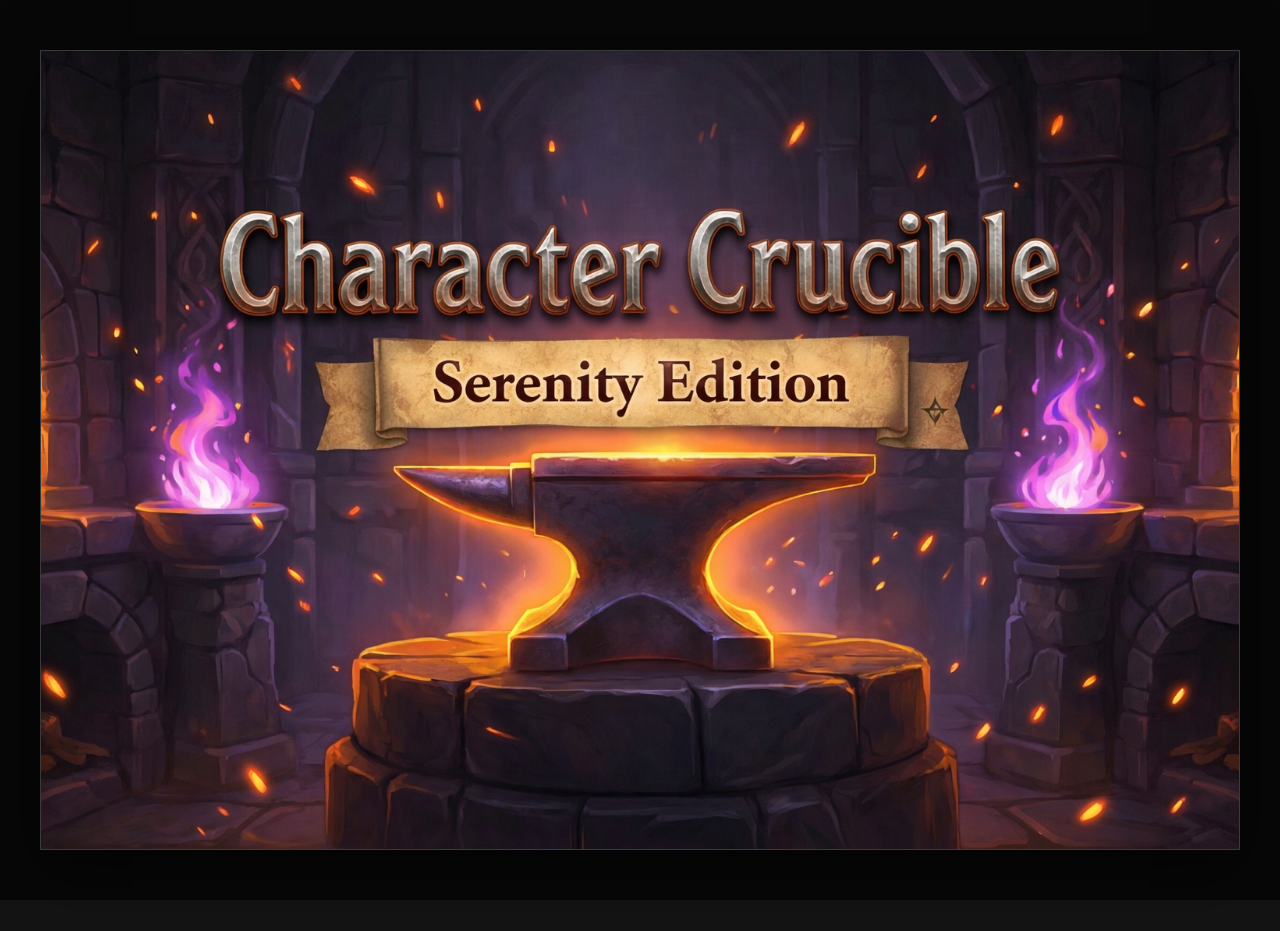
==== index.html @ a675f834 "Add files via upload" ====
<!DOCTYPE html>
<html lang="en">
<head>
  <meta charset="UTF-8" />
  <meta name="viewport" content="width=device-width, initial-scale=1.0" />
  <title>Character Crucible, Serenity Edition</title>
  <link rel="stylesheet" href="assets/css/app.css" />
  <link rel="stylesheet" href="assets/css/print.css" media="print" />
</head>
<body class="splash-active">
  <div id="splashScreen" class="splash-screen" aria-hidden="true">
    <div class="splash-screen__inner">
      <img class="splash-screen__image" src="assets/img/character-crucible-serenity-edition.png" alt="Character Crucible, Serenity Edition" />
    </div>
  </div>
  <div class="app-shell">
    <header class="topbar">
      <div>
        <h1>Character Crucible, Serenity Edition</h1>
        <p class="subhead">Builder and export handoff for fast revised Serenity character creation.</p>
      </div>
      <div class="topbar-actions no-print">
        <button id="saveBtn" type="button">Save Character</button>
        <button id="exportBtn" type="button">Export Character JSON</button>
        <label class="file-button">
          Load Character
          <input id="importInput" type="file" accept="application/json" />
        </label>
        <button id="resetBtn" type="button" class="danger">New Character</button>
      </div>
    </header>

    <section class="status-strip">
      <div class="status-card"><span>Attribute Points</span><strong id="attributePointsRemaining">42</strong></div>
      <div class="status-card"><span>Trait Points</span><strong id="traitPointsRemaining">0</strong></div>
      <div class="status-card"><span>Skill Points</span><strong id="skillPointsRemaining">62</strong></div>
      <div class="status-card"><span>Life Points</span><strong id="lifePointsValue">0</strong></div>
      <div class="status-card"><span>Initiative</span><strong id="initiativeValue">d4 + d4</strong></div>
    </section>

    <main class="main-layout">
      <aside class="sidebar no-print">
        <nav id="stepNav" class="step-nav"></nav>
        <section class="rules-box">
          <h2>Greenhorn Rules</h2>
          <ul>
            <li>42 Attribute Points</li>
            <li>0 Trait Points</li>
            <li>62 Skill Points</li>
            <li>At least 1 Asset and 1 Complication</li>
            <li>Max Attribute d12</li>
            <li>General Skills max d6</li>
            <li>Specialties begin at d8</li>
            <li>Greenhorn skill cap d12</li>
          </ul>
        </section>
      </aside>

      <section class="content-area">
        <div id="messageBar" class="message-bar" hidden></div>
        <div id="stepContent"></div>
        <footer class="wizard-footer no-print">
          <button id="backBtn" type="button">Back</button>
          <div class="footer-center">
            <button id="printBtn" type="button">Print Sheet</button>
          </div>
          <button id="nextBtn" type="button">Next</button>
        </footer>
      </section>
    </main>
  </div>

  <script src="assets/js/app.bundle.js"></script>
</body>
</html>
---- assets/css/app.css ----
:root {
  --bg: #141414;
  --panel: #1d1d1d;
  --panel-2: #252525;
  --line: #3a3a3a;
  --text: #f2f2f2;
  --muted: #b7b7b7;
  --accent: #c48a38;
  --danger: #b85050;
  --good: #4f9d69;
  --warn: #c99a2e;
  --input: #101010;
  --mono: Consolas, "Courier New", monospace;
  --sans: Segoe UI, Arial, sans-serif;
}

* { box-sizing: border-box; }
body {
  margin: 0;
  background: var(--bg);
  color: var(--text);
  font-family: var(--sans);
}
button, input, select, textarea {
  font: inherit;
}
button, .file-button {
  background: var(--panel-2);
  color: var(--text);
  border: 1px solid var(--line);
  padding: 0.6rem 0.9rem;
  cursor: pointer;
}
button:hover, .file-button:hover { border-color: var(--accent); }
button.danger { border-color: var(--danger); }
input, select, textarea {
  width: 100%;
  background: var(--input);
  color: var(--text);
  border: 1px solid var(--line);
  padding: 0.55rem 0.65rem;
}
textarea { min-height: 6rem; resize: vertical; }
label { display: block; font-weight: 600; margin-bottom: 0.35rem; }
small.help { color: var(--muted); display: block; margin-top: 0.25rem; }
.app-shell { max-width: 1400px; margin: 0 auto; padding: 1rem; }
.topbar {
  display: flex;
  justify-content: space-between;
  gap: 1rem;
  align-items: flex-start;
  padding: 1rem;
  border: 1px solid var(--line);
  background: var(--panel);
}
.topbar h1 { margin: 0 0 0.25rem; font-size: 1.75rem; }
.subhead { margin: 0; color: var(--muted); }
.topbar-actions {
  display: flex;
  flex-wrap: wrap;
  gap: 0.5rem;
  align-items: center;
}
.file-button {
  position: relative;
  overflow: hidden;
  display: inline-flex;
  align-items: center;
}
.file-button input { position: absolute; inset: 0; opacity: 0; cursor: pointer; }
.status-strip {
  display: grid;
  grid-template-columns: repeat(5, minmax(0,1fr));
  gap: 0.75rem;
  margin: 1rem 0;
}
.status-card {
  background: var(--panel);
  border: 1px solid var(--line);
  padding: 0.85rem;
}
.status-card span { display: block; color: var(--muted); font-size: 0.9rem; }
.status-card strong { display: block; margin-top: 0.25rem; font-size: 1.2rem; }
.main-layout { display: grid; grid-template-columns: 280px 1fr; gap: 1rem; }
.app-shell.play-sheet-mode .status-strip {
  grid-template-columns: repeat(2, minmax(0, 1fr));
}
.app-shell.play-sheet-mode .build-counter-card,
.app-shell.play-sheet-mode .sidebar {
  display: none;
}
.app-shell.play-sheet-mode .main-layout {
  grid-template-columns: 1fr;
}
.app-shell.play-sheet-mode .content-area {
  width: 100%;
}
.sidebar, .content-area {
  background: var(--panel);
  border: 1px solid var(--line);
}
.sidebar { padding: 1rem; }
.step-nav { display: flex; flex-direction: column; gap: 0.4rem; }
.step-nav button {
  text-align: left;
  width: 100%;
}
.step-nav button.active { border-color: var(--accent); background: #2e2417; }
.step-nav button.invalid { border-color: var(--danger); }
.rules-box { margin-top: 1rem; padding-top: 1rem; border-top: 1px solid var(--line); }
.rules-box h2 { margin-top: 0; font-size: 1rem; }
.rules-box ul { margin: 0; padding-left: 1.1rem; color: var(--muted); }
.content-area { padding: 1rem; min-height: 70vh; }
.message-bar {
  margin-bottom: 1rem;
  padding: 0.75rem 0.9rem;
  border: 1px solid var(--line);
  background: #2a2212;
}
.wizard-footer {
  display: grid;
  grid-template-columns: 140px 1fr 140px;
  gap: 1rem;
  margin-top: 1rem;
}
.footer-center { display: flex; justify-content: center; }
.step-title { margin: 0 0 0.4rem; }
.step-copy { color: var(--muted); margin: 0 0 1rem; }
.grid-2, .grid-3 {
  display: grid;
  gap: 1rem;
}
.grid-2 { grid-template-columns: repeat(2, minmax(0,1fr)); }
.grid-3 { grid-template-columns: repeat(3, minmax(0,1fr)); }
.traits-stack {
  display: grid;
  gap: 1rem;
}
.field-card, .table-wrap, .sheet-card, .summary-card {
  border: 1px solid var(--line);
  background: #181818;
  padding: 1rem;
}
.field-group { margin-bottom: 1rem; }
.field-group:last-child { margin-bottom: 0; }
.inline-fields {
  display: grid;
  grid-template-columns: repeat(auto-fit, minmax(200px,1fr));
  gap: 0.75rem;
}
.equipment-picker-row {
  display: grid;
  grid-template-columns: minmax(0, 1fr) auto;
  gap: 0.75rem;
  align-items: end;
}
.equipment-picker-row select {
  width: 100%;
}
.equipment-info-panel {
  border: 1px solid var(--line);
  background: #111111;
  padding: 0.75rem;
  margin: 0.75rem 0;
}
.equipment-info-label {
  color: var(--accent);
  font-size: 0.72rem;
  text-transform: uppercase;
  letter-spacing: 0.08em;
  margin-bottom: 0.35rem;
}
.equipment-info-title {
  display: block;
  margin-bottom: 0.25rem;
}
.equipment-info-copy,
.equipment-info-line {
  margin: 0.2rem 0 0;
}
.purchased-gear-list {
  display: grid;
  gap: 0.6rem;
}
.purchased-gear-item {
  display: grid;
  grid-template-columns: minmax(0, 1fr) auto auto;
  gap: 0.75rem;
  align-items: center;
  padding: 0.65rem 0.75rem;
  border: 1px solid var(--line);
  background: #141414;
}
.purchased-gear-main {
  min-width: 0;
  display: grid;
  gap: 0.15rem;
}
.attribute-row, .skill-row, .trait-row {
  display: grid;
  gap: 0.75rem;
  align-items: end;
  padding: 0.75rem;
  border-bottom: 1px solid var(--line);
}
.attribute-row:last-child, .skill-row:last-child, .trait-row:last-child { border-bottom: 0; }
.attribute-row { grid-template-columns: 1.2fr 0.8fr 0.6fr 1.4fr; }
.skill-row { grid-template-columns: 1.1fr 0.9fr 0.6fr 1fr 0.5fr auto; }
.skill-row.header, .trait-row.header, .attribute-row.header {
  font-weight: 700;
  background: #202020;
}
.trait-row {
  grid-template-columns: 1fr;
  gap: 0.65rem;
  align-items: stretch;
  border: 1px solid var(--line);
  background: #141414;
  margin-bottom: 0.75rem;
}
.trait-row-top,
.trait-row-bottom {
  display: grid;
  gap: 0.65rem;
}
.trait-row-top {
  grid-template-columns: minmax(260px, 1.8fr) 88px 74px auto;
  align-items: end;
}
.trait-row-bottom {
  grid-template-columns: minmax(0, 1fr);
  align-items: end;
}
.trait-name-wrap {
  min-width: 0;
}
.trait-name-wrap select,
.trait-name-wrap input {
  width: 100%;
}
.trait-points {
  display: flex;
  align-items: center;
  justify-content: center;
}
.trait-row-bottom input {
  width: 100%;
}
.points-badge {
  display: inline-block;
  padding: 0.25rem 0.5rem;
  border: 1px solid var(--line);
  background: #101010;
  font-family: var(--mono);
}
.pill { display: inline-block; padding: 0.2rem 0.45rem; border: 1px solid var(--line); }
.section-actions { display: flex; gap: 0.5rem; margin-top: 0.75rem; flex-wrap: wrap; }
.summary-list { margin: 0; padding-left: 1.1rem; }
.summary-list li { margin-bottom: 0.3rem; }
.sheet-layout { display: grid; gap: 1rem; }
.sheet-section-grid { align-items: start; }
.sheet-top-layout {
  display: grid;
  grid-template-columns: minmax(0, 1.25fr) minmax(0, 1fr);
  gap: 1rem;
  align-items: start;
}
.sheet-top-left,
.sheet-top-aside {
  display: grid;
  gap: 1rem;
  align-items: start;
}
.sheet-top-aside {
  grid-template-columns: minmax(240px, 1fr) minmax(220px, 0.9fr);
}
.sheet-hero {
  padding: 1.2rem;
  border: 1px solid var(--line);
  background:
    radial-gradient(circle at top left, rgba(196, 138, 56, 0.22), transparent 34%),
    linear-gradient(135deg, #221a11 0%, #161616 55%, #101010 100%);
}
.sheet-hero-copy {
  min-width: 0;
  display: grid;
  gap: 0.4rem;
}
.sheet-kicker {
  margin: 0 0 0.5rem;
  color: #dec08f;
  text-transform: uppercase;
  letter-spacing: 0.12em;
  font-size: 0.72rem;
}
.sheet-header {
  display: flex; justify-content: space-between; gap: 1rem; align-items: flex-start;
}
.sheet-header h2 { margin: 0 0 0.4rem; }
.sheet-block { border: 1px solid var(--line); padding: 0.85rem; background: #171717; }
.sheet-block h3 { margin: 0 0 0.75rem; font-size: 1rem; }
.sheet-concept {
  margin: 0;
  color: #f4e8d0;
  font-size: 1.05rem;
}
.sheet-quote {
  margin: 1rem 0 0;
  padding-left: 1rem;
  border-left: 3px solid rgba(196, 138, 56, 0.8);
  color: #f2d6a0;
  font-style: italic;
}
.sheet-hero-meta {
  background: rgba(15, 15, 15, 0.72);
}
.sheet-role-panel {
  align-self: stretch;
}
.sheet-attributes-panel .sheet-attr-grid {
  gap: 0.6rem;
}
.sheet-attributes-panel .sheet-stat {
  padding: 0.55rem;
}
.portrait-panel {
  display: grid;
  align-content: start;
  gap: 0.9rem;
}
.portrait-frame {
  width: min(100%, 220px);
  aspect-ratio: 3 / 4;
  border: 1px solid var(--line);
  background:
    linear-gradient(180deg, rgba(196, 138, 56, 0.08), rgba(16, 16, 16, 0.96)),
    #101010;
  overflow: hidden;
  justify-self: center;
}
.portrait-image {
  display: block;
  width: 100%;
  height: 100%;
  object-fit: cover;
}
.portrait-placeholder {
  width: 100%;
  height: 100%;
  display: grid;
  place-items: center;
  align-content: center;
  gap: 0.4rem;
  padding: 1rem;
  text-align: center;
  color: var(--muted);
}
.portrait-placeholder strong {
  color: var(--text);
  font-size: 1rem;
}
.portrait-placeholder span {
  max-width: 18rem;
  line-height: 1.4;
}
.portrait-controls {
  display: flex;
  flex-wrap: wrap;
  justify-content: center;
  gap: 0.65rem;
}
.sheet-meta-list,
.sheet-copy-block {
  display: grid;
  gap: 0.35rem;
}
.sheet-meta-row {
  display: grid;
  gap: 0.2rem;
  padding: 0.55rem 0;
  border-bottom: 1px solid rgba(255, 255, 255, 0.08);
}
.sheet-meta-row:last-child {
  border-bottom: 0;
  padding-bottom: 0;
}
.sheet-meta-label,
.sheet-copy-label {
  color: var(--muted);
  font-size: 0.78rem;
  text-transform: uppercase;
  letter-spacing: 0.08em;
}
.sheet-meta-value {
  font-size: 1rem;
}
.sheet-copy {
  margin: 0;
  white-space: pre-wrap;
  line-height: 1.45;
}
.sheet-attr-grid, .sheet-info-grid, .sheet-trait-grid {
  display: grid; gap: 0.75rem;
}
.derived-roll-list {
  display: grid;
  gap: 0.45rem;
}
.derived-roll-row {
  display: grid;
  grid-template-columns: minmax(0, 1fr) auto;
  gap: 0.75rem;
  align-items: center;
  padding: 0.55rem 0.65rem;
  border: 1px solid var(--line);
  background: #101010;
}
.derived-roll-label {
  color: var(--muted);
}
.derived-roll-value {
  font-family: var(--mono);
  text-align: right;
}
.sheet-info-grid { grid-template-columns: repeat(3, minmax(0,1fr)); }
.sheet-attr-grid { grid-template-columns: repeat(3, minmax(0,1fr)); }
.sheet-trait-grid { grid-template-columns: repeat(2, minmax(0,1fr)); }
.sheet-stat {
  border: 1px solid var(--line); padding: 0.65rem; background: #101010;
}
.sheet-stat span { display: block; color: var(--muted); font-size: 0.85rem; }
.sheet-stat strong { display: block; margin-top: 0.2rem; font-size: 1.1rem; }
.skill-table { width: 100%; border-collapse: collapse; }
.skill-table th, .skill-table td { border: 1px solid var(--line); padding: 0.5rem; text-align: left; }
.skill-table th { background: #202020; }
.validation-box { border: 1px solid var(--danger); background: #251616; padding: 1rem; }
.validation-box.ok { border-color: var(--good); background: #142117; }
.sheet-status {
  margin-bottom: 1rem;
  border: 1px solid var(--warn);
  background: #2a2212;
  padding: 0.75rem 0.9rem;
}
.sheet-status.ok {
  border-color: var(--good);
  background: #142117;
}
.sheet-status summary {
  cursor: pointer;
  font-weight: 700;
}
.sheet-status[open] summary {
  margin-bottom: 0.6rem;
}
.muted { color: var(--muted); }
.hidden { display: none !important; }

.trait-info-box {
  border: 1px solid var(--line);
  background: #111111;
  padding: 0.65rem;
  margin-bottom: 0.65rem;
}
.trait-info-label {
  color: var(--accent);
  font-size: 0.72rem;
  text-transform: uppercase;
  letter-spacing: 0.04em;
  margin-bottom: 0.2rem;
}
.trait-info-title {
  display: block;
  margin-bottom: 0.2rem;
  font-size: 0.95rem;
}
.trait-info-copy, .trait-info-line {
  margin: 0;
}
.trait-info-copy {
  margin-bottom: 0.2rem;
}

@media (max-width: 1100px) {
  .main-layout { grid-template-columns: 1fr; }
  .status-strip { grid-template-columns: repeat(2, minmax(0,1fr)); }
}
@media (max-width: 800px) {
  .topbar, .wizard-footer, .grid-2, .grid-3, .sheet-info-grid, .sheet-attr-grid, .sheet-trait-grid,
  .attribute-row, .skill-row, .trait-row {
    grid-template-columns: 1fr;
  }
  .trait-row-top,
  .trait-row-bottom {
    grid-template-columns: 1fr;
  }
  .sheet-top-layout,
  .sheet-top-aside {
    grid-template-columns: 1fr;
  }
  .sheet-hero {
    padding: 1rem;
  }
}



.sheet-stage {
  position: relative;
  padding-right: 2.75rem;
}
.damage-drawer {
  position: absolute;
  top: 0;
  right: 0;
  width: 260px;
  transform: translateX(calc(100% - 2.5rem));
  transition: transform 0.18s ease;
  z-index: 5;
}
.damage-drawer.open {
  transform: translateX(0);
}
.damage-drawer-tab {
  position: absolute;
  left: -2.5rem;
  top: 1rem;
  width: 2.5rem;
  height: 10rem;
  padding: 0.5rem 0.25rem;
  writing-mode: vertical-rl;
  text-orientation: mixed;
  transform: rotate(180deg);
  border-radius: 0.6rem 0 0 0.6rem;
  border-color: var(--accent);
  background: #2b2215;
  letter-spacing: 0.08em;
  text-transform: uppercase;
}
.damage-drawer-panel {
  border: 1px solid var(--line);
  background: #111111;
  padding: 0.9rem;
  box-shadow: 0 0 0.9rem rgba(0,0,0,0.35);
}
.damage-drawer-head h3 {
  margin: 0 0 0.35rem;
}
.damage-drawer-head p {
  margin: 0 0 0.8rem;
}
.damage-state {
  min-width: 160px;
  text-align: right;
  border: 1px solid var(--line);
  background: #101010;
  padding: 0.65rem;
  margin-bottom: 0.9rem;
}
.damage-state span,
.damage-state small {
  display: block;
  color: var(--muted);
}
.damage-state strong {
  display: block;
  margin: 0.2rem 0;
  font-size: 1.15rem;
}
.damage-state.danger {
  border-color: var(--danger);
  background: #251616;
}
.damage-track-stack {
  display: grid;
  grid-template-columns: repeat(2, minmax(0, 1fr));
  gap: 1rem;
}
.damage-bubble-track {
  display: flex;
  flex-direction: column;
  align-items: center;
  gap: 0.6rem;
}
.damage-bubble-track-head {
  display: grid;
  justify-items: center;
  gap: 0.15rem;
  text-align: center;
}
.damage-clear-button {
  padding: 0.3rem 0.55rem;
  font-size: 0.85rem;
}
.damage-bubble-column {
  display: flex;
  flex-direction: column;
  gap: 0.35rem;
  align-items: center;
}
.damage-bubble-row {
  display: grid;
  grid-template-columns: 1.25rem 1.6rem;
  align-items: center;
  gap: 0.35rem;
}
.damage-bubble {
  width: 1.15rem;
  height: 1.15rem;
  border-radius: 999px;
  border: 2px solid var(--line);
  background: #151515;
  padding: 0;
}
.damage-bubble.stun.filled {
  border-color: var(--warn);
  background: #c99a2e;
}
.damage-bubble.wounds.filled {
  border-color: var(--danger);
  background: #b85050;
}
.damage-bubble-count {
  font-size: 0.78rem;
  font-family: var(--mono);
}

.plot-point-wrap {
  display: grid;
  gap: 0.75rem;
}
.plot-point-head {
  display: flex;
  justify-content: space-between;
  align-items: center;
  gap: 0.75rem;
  flex-wrap: wrap;
}
.plot-point-track {
  display: grid;
  grid-template-columns: repeat(6, minmax(0, 1fr));
  gap: 0.5rem;
}
.plot-point-item {
  display: grid;
  justify-items: center;
  gap: 0.25rem;
}
.plot-point-bubble {
  width: 1.35rem;
  height: 1.35rem;
  border-radius: 999px;
  border: 2px solid var(--line);
  background: #151515;
  padding: 0;
}
.plot-point-bubble.filled {
  border-color: var(--accent);
  background: var(--accent);
}

@media (max-width: 1100px) {
  .sheet-stage {
    padding-right: 0;
  }
  .damage-drawer {
    position: relative;
    width: 100%;
    transform: none;
    margin-top: 1rem;
  }
  .damage-drawer-tab {
    position: static;
    width: 100%;
    height: auto;
    writing-mode: horizontal-tb;
    text-orientation: mixed;
    transform: none;
    border-radius: 0.6rem 0.6rem 0 0;
    margin-bottom: 0;
  }
  .damage-drawer-panel {
    border-top: 0;
  }
}
@media (max-width: 800px) {
  .damage-track-stack {
    grid-template-columns: 1fr;
  }
  .plot-point-track {
    grid-template-columns: repeat(4, minmax(0, 1fr));
  }
}


/* Mobile and tablet hardening */
button,
.file-button,
input,
select,
textarea {
  min-height: 44px;
}

.step-nav button,
.topbar-actions button,
.topbar-actions .file-button,
.wizard-footer button {
  touch-action: manipulation;
}

.table-wrap {
  overflow-x: auto;
}

.skill-table {
  min-width: 560px;
}

@media (max-width: 900px) {
  .app-shell {
    padding: 0.75rem;
  }
  .topbar {
    flex-direction: column;
    align-items: stretch;
  }
  .topbar-actions {
    width: 100%;
  }
  .topbar-actions > * {
    flex: 1 1 calc(50% - 0.5rem);
    justify-content: center;
    text-align: center;
  }
  .content-area {
    min-height: 0;
    padding: 0.85rem;
  }
  .sidebar {
    padding: 0.85rem;
  }
  .wizard-footer {
    grid-template-columns: 1fr 1fr;
  }
  .wizard-footer > #backBtn,
  .wizard-footer > #nextBtn,
  .wizard-footer .footer-center {
    width: 100%;
  }
  .wizard-footer .footer-center {
    justify-content: stretch;
  }
  .wizard-footer .footer-center button {
    width: 100%;
  }
}

@media (max-width: 700px) {
  body {
    font-size: 16px;
  }
  .status-strip {
    grid-template-columns: repeat(2, minmax(0,1fr));
    gap: 0.5rem;
  }
  .status-card {
    padding: 0.7rem;
  }
  .status-card strong {
    font-size: 1.05rem;
  }
  .topbar h1 {
    font-size: 1.35rem;
  }
  .topbar-actions > * {
    flex: 1 1 100%;
  }
  .sidebar {
    position: static;
  }
  .step-nav {
    gap: 0.5rem;
  }
  .step-nav button {
    min-height: 48px;
  }
  .field-card,
  .table-wrap,
  .sheet-card,
  .summary-card,
  .sheet-block {
    padding: 0.8rem;
  }
  .inline-fields {
    grid-template-columns: 1fr;
  }
  .equipment-picker-row,
  .purchased-gear-item {
    grid-template-columns: 1fr;
  }
  .wizard-footer {
    grid-template-columns: 1fr;
    gap: 0.6rem;
  }
  .wizard-footer button {
    width: 100%;
  }
  .sheet-header {
    flex-direction: column;
    align-items: stretch;
  }
}

@media (max-width: 520px) {
  .app-shell {
    padding: 0.5rem;
  }
  .status-strip {
    grid-template-columns: 1fr;
  }
  .message-bar {
    padding: 0.65rem 0.75rem;
  }
  .points-badge {
    width: 100%;
    text-align: center;
  }
  .damage-bubble-row {
    grid-template-columns: 1.5rem 1.9rem;
    gap: 0.45rem;
  }
  .damage-bubble {
    width: 1.3rem;
    height: 1.3rem;
  }
}

@media (max-width: 1100px) {
  .damage-drawer {
    position: relative;
    width: 100%;
    transform: none;
    margin-top: 1rem;
    overflow: hidden;
    max-height: 3.2rem;
    transition: max-height 0.18s ease;
  }
  .damage-drawer.open {
    max-height: 1200px;
  }
  .damage-drawer-tab {
    position: static;
    width: 100%;
    min-height: 44px;
    height: auto;
    writing-mode: horizontal-tb;
    text-orientation: mixed;
    transform: none;
    border-radius: 0.6rem 0.6rem 0 0;
    margin-bottom: 0;
  }
  .damage-drawer-panel {
    border-top: 0;
  }
}


.role-tag {
  display: inline-block;
  margin-top: 6px;
  padding: 3px 8px;
  border: 1px solid var(--accent);
  border-radius: 999px;
  font-size: 0.75rem;
  color: var(--accent);
}

.skill-row.role-skill {
  border-left: 3px solid var(--accent);
}

.role-training-card {
  margin-bottom: 16px;
}


body.splash-active {
  overflow: hidden;
}

body.splash-active .app-shell {
  opacity: 0;
  pointer-events: none;
}

.app-shell {
  transition: opacity 0.45s ease;
}

.splash-screen {
  position: fixed;
  inset: 0;
  z-index: 9999;
  display: flex;
  align-items: center;
  justify-content: center;
  padding: 1rem;
  background: #070707;
  opacity: 1;
  visibility: visible;
  transition: opacity 0.8s ease, visibility 0.8s ease;
}

.splash-screen__inner {
  width: min(96vw, 1200px);
}

.splash-screen__image {
  display: block;
  width: 100%;
  height: auto;
  max-height: 92vh;
  object-fit: contain;
  border: 1px solid #3a3a3a;
  box-shadow: 0 20px 60px rgba(0,0,0,0.55);
  background: #111;
}

.splash-screen.is-hiding {
  opacity: 0;
  visibility: hidden;
}

@media (max-width: 800px) {
  .splash-screen {
    padding: 0.5rem;
  }

  .splash-screen__inner {
    width: 100%;
  }

  .splash-screen__image {
    max-height: 100vh;
  }
}


.sheet-block p + p {
  margin-top: 0.35rem;
}
---- assets/css/print.css ----
@media print {
  @page {
    size: letter portrait;
    margin: 0.45in;
  }

  body {
    background: #fff;
    color: #000;
  }

  .no-print,
  .message-bar,
  .sidebar,
  .topbar,
  .status-strip,
  .wizard-footer {
    display: none !important;
  }

  .app-shell,
  .main-layout,
  .content-area,
  #stepContent,
  .sheet-layout,
  .sheet-stage {
    border: 0;
    background: #fff;
    color: #000;
    box-shadow: none !important;
    margin: 0;
    padding-left: 0;
    padding-right: 0;
  }

  .app-shell {
    max-width: none;
    padding: 0;
  }

  .main-layout,
  .sheet-top-layout,
  .sheet-top-aside,
  .grid-2 {
    display: block;
  }

  .sheet-layout {
    gap: 0.55rem;
  }

  .sheet-hero {
    padding-top: 0;
  }

  .sheet-block,
  .sheet-card,
  .summary-card,
  .sheet-hero {
    background: #fff;
    color: #000;
    box-shadow: none !important;
  }

  .sheet-kicker,
  .sheet-meta-label,
  .sheet-copy-label {
    color: #555 !important;
  }

  .sheet-concept,
  .sheet-copy,
  .sheet-meta-value,
  .sheet-quote {
    color: #000 !important;
  }

  .sheet-quote {
    border-left-color: #666;
  }

  .sheet-stat,
  .sheet-block,
  .summary-card,
  .sheet-hero {
    border: 1px solid #999;
  }

  .portrait-frame {
    width: 2.3in;
    margin: 0 auto;
    background: #fff;
  }

  .portrait-placeholder {
    color: #444;
  }

  .portrait-placeholder strong {
    color: #000;
  }

  .skill-table th,
  .skill-table td {
    border-color: #999;
  }

  .plot-point-bubble {
    border-color: #555;
    background: #fff;
  }

  .plot-point-bubble.filled {
    background: #666;
    border-color: #666;
  }
}
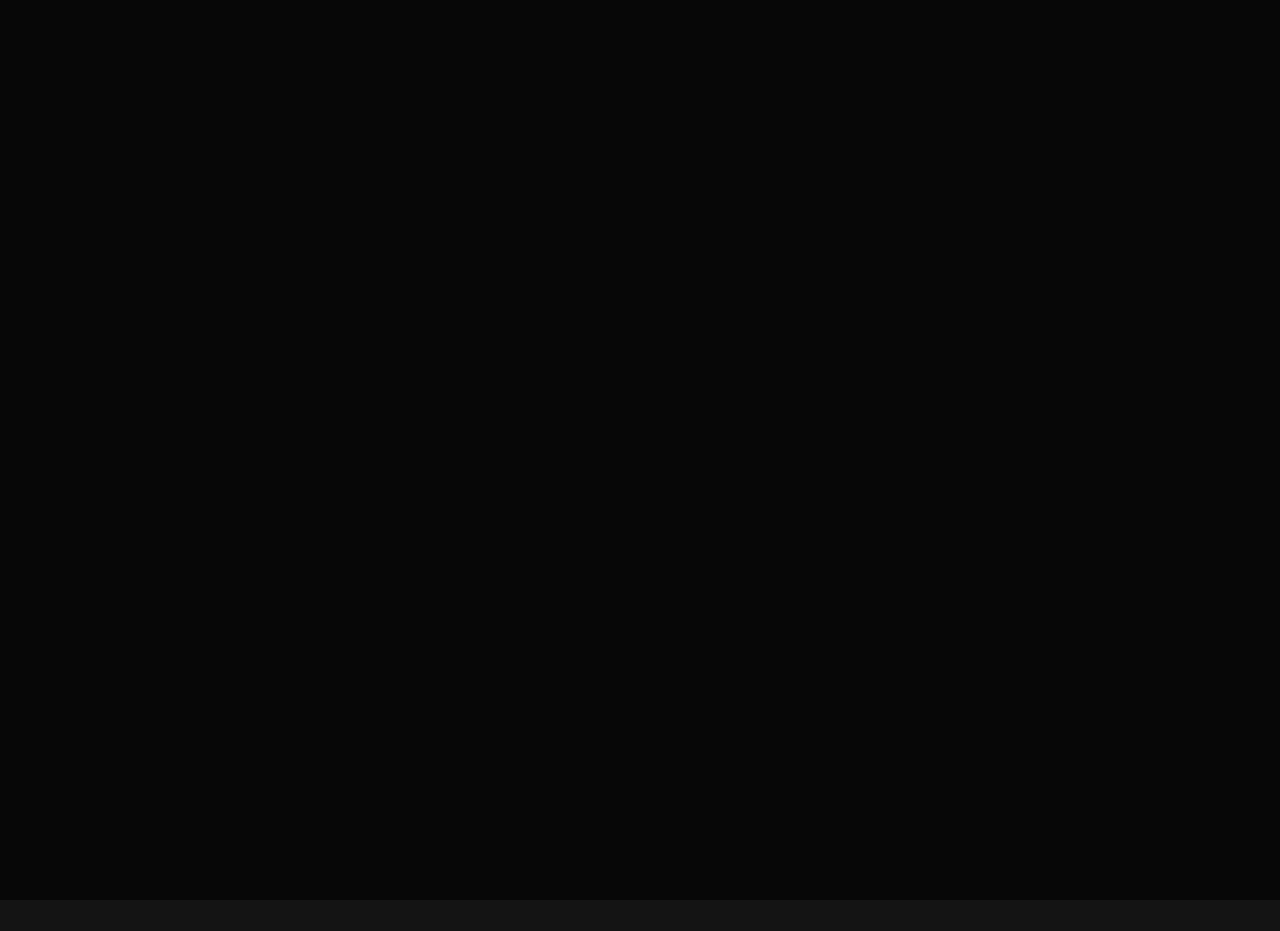
==== commit 7c68e8c8: "Add files via upload" ====
--- a/index.html
+++ b/index.html
@@ -4,13 +4,27 @@
   <meta charset="UTF-8" />
   <meta name="viewport" content="width=device-width, initial-scale=1.0" />
   <title>Character Crucible, Serenity Edition</title>
+  <link rel="icon" type="image/x-icon" href="assets/img/icons/favicon.ico" />
+  <link rel="icon" type="image/png" sizes="32x32" href="assets/img/icons/favicon-32x32.png" />
+  <link rel="icon" type="image/png" sizes="16x16" href="assets/img/icons/favicon-16x16.png" />
+  <link rel="apple-touch-icon" href="assets/img/icons/apple-touch-icon.png" />
   <link rel="stylesheet" href="assets/css/app.css" />
   <link rel="stylesheet" href="assets/css/print.css" media="print" />
 </head>
 <body class="splash-active">
   <div id="splashScreen" class="splash-screen" aria-hidden="true">
-    <div class="splash-screen__inner">
-      <img class="splash-screen__image" src="assets/img/character-crucible-serenity-edition.png" alt="Character Crucible, Serenity Edition" />
+    <div class="splash-screen__media">
+      <video
+        id="splashVideo"
+        class="splash-screen__video"
+        autoplay
+        muted
+        playsinline
+        preload="auto"
+        data-splash-video
+      >
+        <source src="assets/video/Animating_Flames_and_Lighting_in_Image.mp4" type="video/mp4" />
+      </video>
     </div>
   </div>
   <div class="app-shell">
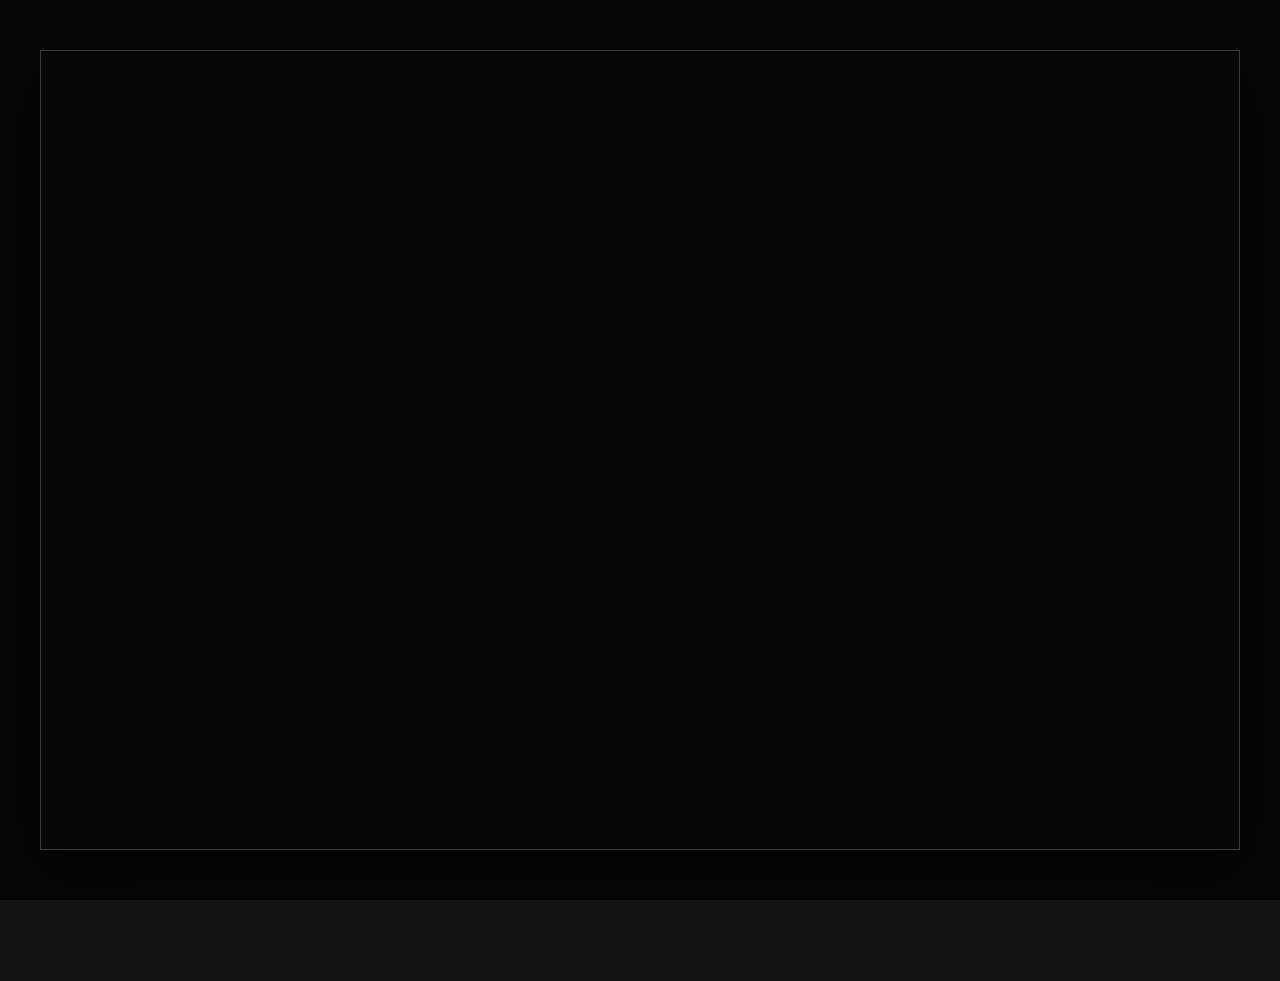
==== commit 146abd3e: "networking feature" ====
--- a/index.html
+++ b/index.html
@@ -36,6 +36,8 @@
       <div class="topbar-actions no-print">
         <button id="saveBtn" type="button">Save Character</button>
         <button id="exportBtn" type="button">Export Character JSON</button>
+        <button id="sendToGMBtn" type="button">Send to GM</button>
+        <button id="copyGMCodeBtn" type="button">Copy GM Handoff Code</button>
         <label class="file-button">
           Load Character
           <input id="importInput" type="file" accept="application/json" />
@@ -87,3 +89,4 @@
   <script src="assets/js/app.bundle.js"></script>
 </body>
 </html>
+
--- a/assets/css/app.css
+++ b/assets/css/app.css
@@ -480,6 +480,16 @@
 .trait-info-copy {
   margin-bottom: 0.2rem;
 }
+.trait-info-list {
+  margin: 0.35rem 0 0;
+  padding-left: 1.1rem;
+}
+.trait-info-list li {
+  margin-bottom: 0.2rem;
+}
+.trait-nested-list {
+  margin-top: 0.35rem;
+}
 
 @media (max-width: 1100px) {
   .main-layout { grid-template-columns: 1fr; }
@@ -507,14 +517,17 @@
 
 .sheet-stage {
   position: relative;
-  padding-right: 2.75rem;
+  padding-right: 3.4rem;
 }
 .damage-drawer {
+  display: flex;
+  align-items: stretch;
+  gap: 0;
   position: absolute;
-  top: 0;
+  top: 0.8rem;
   right: 0;
-  width: 260px;
-  transform: translateX(calc(100% - 2.5rem));
+  width: 272px;
+  transform: translateX(calc(100% - 3.25rem));
   transition: transform 0.18s ease;
   z-index: 5;
 }
@@ -522,23 +535,66 @@
   transform: translateX(0);
 }
 .damage-drawer-tab {
-  position: absolute;
-  left: -2.5rem;
-  top: 1rem;
-  width: 2.5rem;
-  height: 10rem;
-  padding: 0.5rem 0.25rem;
+  position: relative;
+  flex: 0 0 3.25rem;
+  width: 3.25rem;
+  min-height: 10.5rem;
+  padding: 0.6rem 0.28rem 0.7rem;
+  display: flex;
+  flex-direction: column;
+  align-items: center;
+  justify-content: space-between;
+  gap: 0.7rem;
+  border-radius: 0.85rem 0 0 0.85rem;
+  border-right: 0;
+  border-color: var(--accent);
+  background:
+    linear-gradient(180deg, rgba(196, 138, 56, 0.32), rgba(43, 34, 21, 0.96)),
+    #2b2215;
+  box-shadow: 0 0 0.9rem rgba(0,0,0,0.28);
+}
+.damage-drawer-tab-label {
   writing-mode: vertical-rl;
   text-orientation: mixed;
   transform: rotate(180deg);
-  border-radius: 0.6rem 0 0 0.6rem;
-  border-color: var(--accent);
-  background: #2b2215;
-  letter-spacing: 0.08em;
+  letter-spacing: 0.12em;
   text-transform: uppercase;
+  font-size: 0.74rem;
+  font-weight: 700;
+  color: #f3ddba;
+}
+.damage-drawer-tab-summary {
+  width: 100%;
+  display: grid;
+  gap: 0.35rem;
+}
+.damage-drawer-tab-pill {
+  display: block;
+  width: 100%;
+  padding: 0.22rem 0.1rem;
+  border: 1px solid rgba(255, 255, 255, 0.12);
+  border-radius: 999px;
+  background: rgba(8, 8, 8, 0.42);
+  color: #efe5d7;
+  font-size: 0.64rem;
+  font-family: var(--mono);
+  line-height: 1;
+  text-align: center;
+}
+.damage-drawer-tab-pill.stun {
+  border-color: rgba(201, 154, 46, 0.45);
+}
+.damage-drawer-tab-pill.wounds {
+  border-color: rgba(184, 80, 80, 0.45);
+}
+.damage-drawer.open .damage-drawer-tab {
+  background:
+    linear-gradient(180deg, rgba(196, 138, 56, 0.42), rgba(43, 34, 21, 1)),
+    #2b2215;
 }
 .damage-drawer-panel {
   border: 1px solid var(--line);
+  border-radius: 0 0.85rem 0.85rem 0.85rem;
   background: #111111;
   padding: 0.9rem;
   box-shadow: 0 0 0.9rem rgba(0,0,0,0.35);
@@ -664,23 +720,18 @@
     padding-right: 0;
   }
   .damage-drawer {
-    position: relative;
-    width: 100%;
-    transform: none;
-    margin-top: 1rem;
+    top: 0.5rem;
+    width: min(250px, calc(100% - 0.5rem));
+    transform: translateX(calc(100% - 3rem));
   }
   .damage-drawer-tab {
-    position: static;
-    width: 100%;
-    height: auto;
-    writing-mode: horizontal-tb;
-    text-orientation: mixed;
-    transform: none;
-    border-radius: 0.6rem 0.6rem 0 0;
-    margin-bottom: 0;
+    flex-basis: 3rem;
+    width: 3rem;
+    min-height: 9.4rem;
   }
   .damage-drawer-panel {
-    border-top: 0;
+    max-height: min(75vh, 34rem);
+    overflow: auto;
   }
 }
 @media (max-width: 800px) {
@@ -838,30 +889,11 @@
 
 @media (max-width: 1100px) {
   .damage-drawer {
-    position: relative;
-    width: 100%;
-    transform: none;
-    margin-top: 1rem;
-    overflow: hidden;
-    max-height: 3.2rem;
-    transition: max-height 0.18s ease;
+    overflow: visible;
+    max-height: none;
   }
   .damage-drawer.open {
-    max-height: 1200px;
-  }
-  .damage-drawer-tab {
-    position: static;
-    width: 100%;
-    min-height: 44px;
-    height: auto;
-    writing-mode: horizontal-tb;
-    text-orientation: mixed;
-    transform: none;
-    border-radius: 0.6rem 0.6rem 0 0;
-    margin-bottom: 0;
-  }
-  .damage-drawer-panel {
-    border-top: 0;
+    max-height: none;
   }
 }
 
@@ -902,29 +934,36 @@
   position: fixed;
   inset: 0;
   z-index: 9999;
-  display: flex;
-  align-items: center;
-  justify-content: center;
+  display: grid;
+  place-items: center;
   padding: 1rem;
   background: #070707;
+  overflow: hidden;
   opacity: 1;
   visibility: visible;
   transition: opacity 0.8s ease, visibility 0.8s ease;
 }
 
-.splash-screen__inner {
-  width: min(96vw, 1200px);
-}
-
-.splash-screen__image {
-  display: block;
-  width: 100%;
-  height: auto;
+.splash-screen__media {
+  position: relative;
+  width: min(96vw, 1200px, calc(92vh * 1.5));
+  aspect-ratio: 1536 / 1024;
   max-height: 92vh;
-  object-fit: contain;
+  display: grid;
+  place-items: center;
+  overflow: hidden;
   border: 1px solid #3a3a3a;
   box-shadow: 0 20px 60px rgba(0,0,0,0.55);
-  background: #111;
+  background: #070707;
+}
+
+.splash-screen__video {
+  display: block;
+  width: 100%;
+  height: 100%;
+  object-fit: contain;
+  object-position: center;
+  background: #070707;
 }
 
 .splash-screen.is-hiding {
@@ -937,11 +976,8 @@
     padding: 0.5rem;
   }
 
-  .splash-screen__inner {
-    width: 100%;
-  }
-
-  .splash-screen__image {
+  .splash-screen__media {
+    width: min(100%, calc(100vh * 1.5));
     max-height: 100vh;
   }
 }
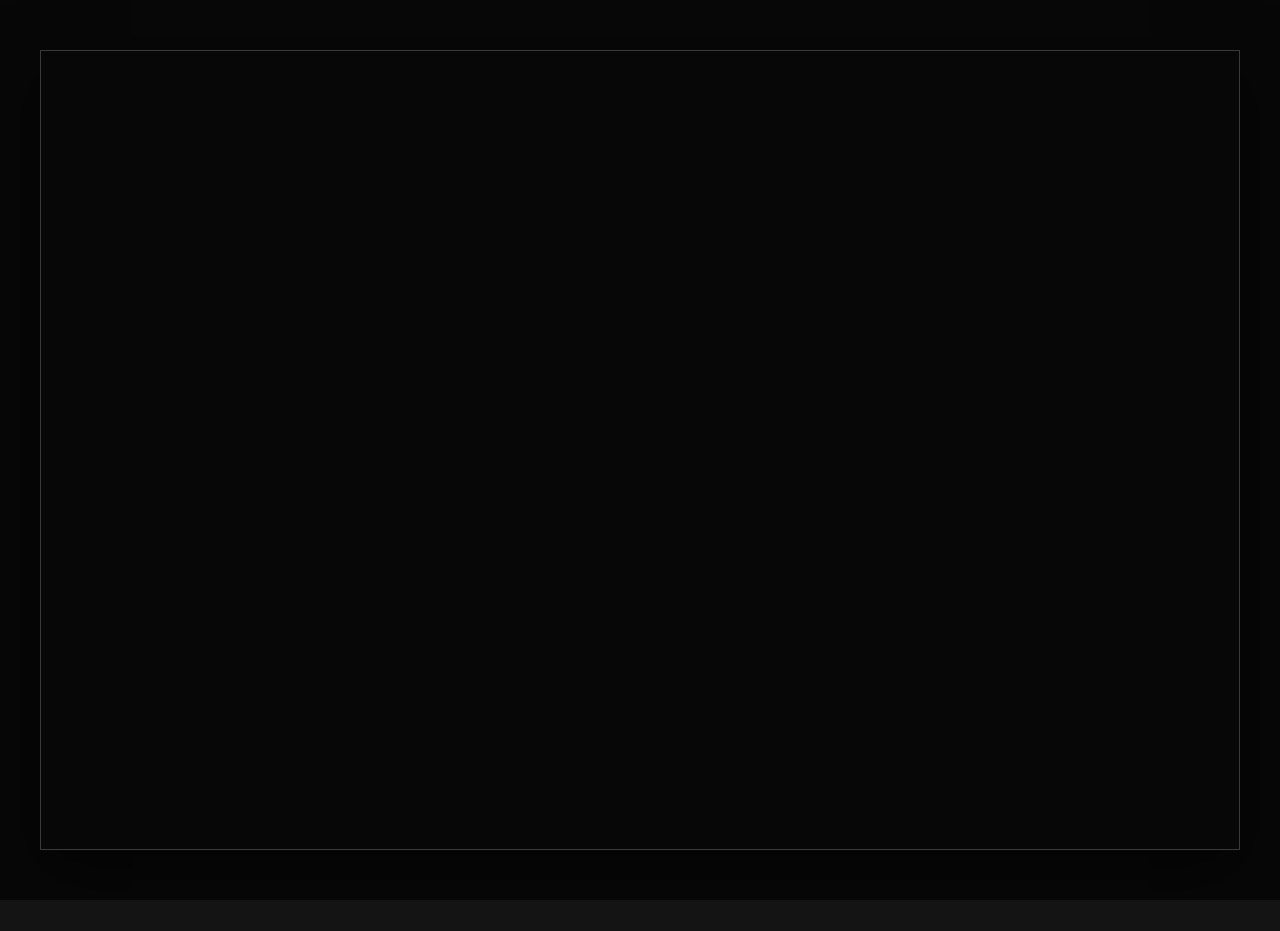
==== commit d27041a8: "Revert "networking feature" This reverts commit 146abd3eecec79795b3ba965dc187703979a736a." ====
--- a/index.html
+++ b/index.html
@@ -36,8 +36,6 @@
       <div class="topbar-actions no-print">
         <button id="saveBtn" type="button">Save Character</button>
         <button id="exportBtn" type="button">Export Character JSON</button>
-        <button id="sendToGMBtn" type="button">Send to GM</button>
-        <button id="copyGMCodeBtn" type="button">Copy GM Handoff Code</button>
         <label class="file-button">
           Load Character
           <input id="importInput" type="file" accept="application/json" />
@@ -89,4 +87,3 @@
   <script src="assets/js/app.bundle.js"></script>
 </body>
 </html>
-
